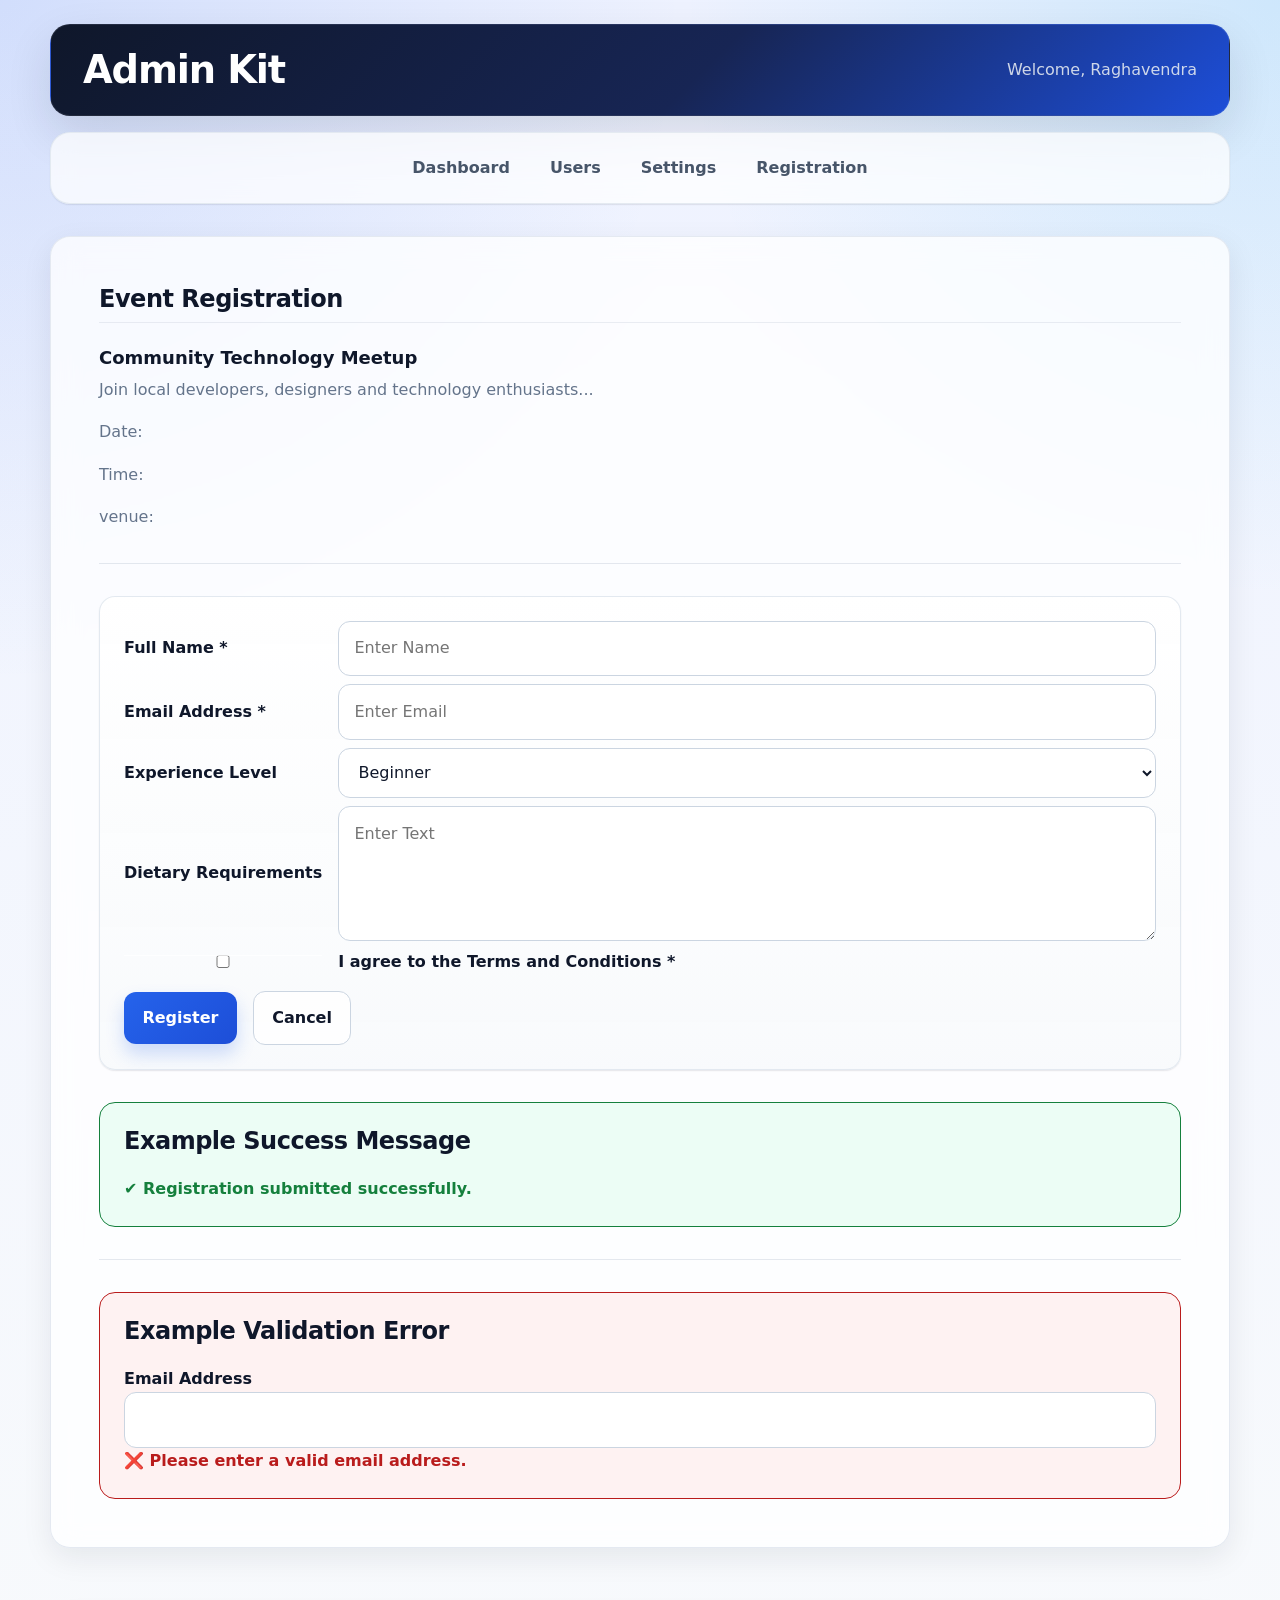
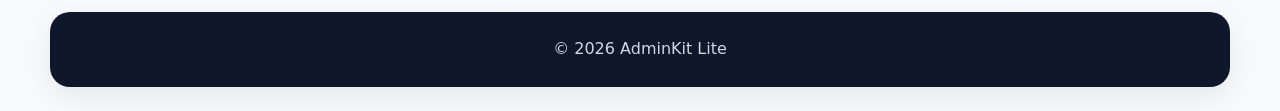
==== registration.html @ 4a014708 "My Simple Structured Project" ====
<!DOCTYPE html>
<html lang="en">
<!-- Regestration -->

<head>
    <meta charset="UTF-8">
    <meta name="viewport" content="width=device-width, initial-scale=1.0">
    <title>AdminKit Lite</title>
    <!-- StyleSheets -->
    <link rel="stylesheet" href="styles/tokens.css">
    <link rel="stylesheet" href="styles/base.css">
    <link rel="stylesheet" href="styles/layout.css">
    <link rel="stylesheet" href="styles/components.css">
    <link rel="stylesheet" href="styles/pages.css">
</head>

<body>
    <header class="site-header">
        <h1>Admin Kit</h1>
        <p>Welcome, Raghavendra</p>
    </header>

    <nav class="nav-links">
        <a href="index.html" class="link">Dashboard</a>
        <a href="users.html" class="link">Users</a>
        <a href="settings.html" class="link">Settings</a>
        <a href="registration.html" class="link">Registration</a>
    </nav>

    <main class="registration-page">
        <h2>Event Registration</h2>

        <section>
            <h3>Community Technology Meetup</h3>
            <p>Join local developers, designers and technology enthusiasts...</p>
            <p>Date:</p>
            <p>Time:</p>
            <p>venue:</p>
        </section>

        <hr>
        <section>
            <form action="#" method="post" aria-label="Community Event Registration">

                <label for="name">Full Name *</label>
                <input type="text" name="name" autocomplete="name" id="name" placeholder="Enter Name" required>

                <label for="email">Email Address *</label>
                <input type="email" id="email" name="email" autocomplete="email" placeholder="Enter Email" required>

                <label for="level">Experience Level</label>
                <select name="level" id="level">
                    <option value="beginner">Beginner</option>
                    <option value="intermediate">Intermediate</option>
                    <option value="experienced">Experienced</option>
                </select>

                <label for="requirements">Dietary Requirements</label>
                <textarea name="requirements" id="requirements" placeholder="Enter Text" rows="4"></textarea>

                <input type="checkbox" name="terms" id="terms" required>
                <label for="terms">I agree to the Terms and Conditions *</label>

                <div class="form-actions">
                    <button type="submit" class="register-btn">Register</button>
                    <a href="index.html">Cancel</a>
                </div>
            </form>
        </section>

        <section>
            <h2>Example Success Message</h2>
            <p>✔ Registration submitted successfully.</p>
        </section>

        <hr>

        <section>
            <h2>Example Validation Error</h2>
            <label for="email-add">Email Address</label>
            <input type="text" name="email-add" id="email-add">

            <p>❌ Please enter a valid email address.</p>
        </section>

    </main>

    <footer>
        © 2026 AdminKit Lite
    </footer>
</body>

</html>
---- styles/tokens.css ----
:root {
    color-scheme: light;

    /* Colors */
    --color-primary: #2563eb;
    --color-primary-dark: #1d4ed8;
    --color-primary-soft: #dbeafe;
    --color-secondary: #475569;

    --color-background: #eef2ff;
    --color-background-alt: #f8fafc;
    --color-surface: rgba(255, 255, 255, 0.9);
    --color-surface-strong: #ffffff;

    --color-text: #0f172a;
    --color-text-muted: #64748b;

    --color-border: #dbe4f0;
    --color-border-strong: #cbd5e1;

    --color-success: #15803d;
    --color-success-background: #ecfdf5;

    --color-error: #b91c1c;
    --color-error-background: #fef2f2;

    --color-header: #0f172a;
    --color-header-text: #ffffff;

    /* Spacing */
    --space-xs: 0.25rem;
    --space-sm: 0.5rem;
    --space-md: 1rem;
    --space-lg: 1.5rem;
    --space-xl: 2rem;
    --space-2xl: 3rem;
    --space-3xl: 4rem;

    /* Font sizes */
    --font-size-sm: 0.875rem;
    --font-size-md: 1rem;
    --font-size-lg: 1.125rem;
    --font-size-xl: 1.5rem;
    --font-size-2xl: 2rem;
    --font-size-3xl: 2.5rem;

    /* Border radius */
    --radius-sm: 0.375rem;
    --radius-md: 0.75rem;
    --radius-lg: 1rem;
    --radius-xl: 1.25rem;

    /* Shadows */
    --shadow-sm: 0 1px 2px rgb(15 23 42 / 0.06), 0 1px 1px rgb(15 23 42 / 0.04);
    --shadow-md: 0 10px 30px rgb(15 23 42 / 0.08);
    --shadow-lg: 0 18px 45px rgb(15 23 42 / 0.12);

    /* Layout */
    --content-width: 1180px;
    --page-shell: 1.25rem;

    /* Motion */
    --transition-fast: 140ms ease;
    --transition-base: 220ms ease;

    /* Typography */
    --font-family-sans: "Segoe UI", "Inter", system-ui, -apple-system, BlinkMacSystemFont, "Helvetica Neue", Arial, sans-serif;
}
---- styles/base.css ----
/* =========================
   Global Reset
   ========================= */

* {
    box-sizing: border-box;
}

html {
    font-size: 16px;
    scroll-behavior: smooth;
}

html {
    -webkit-text-size-adjust: 100%;
}

body {
    margin: 0;
    font-family: var(--font-family-sans);
    font-size: var(--font-size-md);
    line-height: 1.65;
    color: var(--color-text);
    background:
        radial-gradient(circle at top left, rgb(37 99 235 / 0.14), transparent 32%),
        radial-gradient(circle at top right, rgb(14 165 233 / 0.14), transparent 28%),
        linear-gradient(180deg, var(--color-background), var(--color-background-alt));
    min-height: 100vh;
    text-rendering: optimizeLegibility;
    -webkit-font-smoothing: antialiased;
}

/* =========================
   Typography
   ========================= */

h1,
h2,
h3,
p {
    margin-top: 0;
}

h1 {
    font-size: clamp(2rem, 3vw, var(--font-size-3xl));
    font-weight: 800;
    letter-spacing: -0.03em;
    line-height: 1.1;
}

h2 {
    font-size: clamp(1.4rem, 2vw, var(--font-size-xl));
    font-weight: 750;
    letter-spacing: -0.02em;
    line-height: 1.2;
}

h3 {
    font-size: var(--font-size-lg);
    font-weight: 700;
    line-height: 1.25;
}

p {
    color: var(--color-text-muted);
}

/* =========================
   Links
   ========================= */

a {
    color: var(--color-primary);
    text-decoration: none;
    transition: color var(--transition-fast), background-color var(--transition-fast), border-color var(--transition-fast);
}

a:hover {
    text-decoration: underline;
}

a:focus-visible {
    outline: 3px solid var(--color-primary);
    outline-offset: 2px;
}

/* =========================
   Forms
   ========================= */

label {
    font-weight: 600;
    color: var(--color-text);
}

input,
select,
textarea,
button {
    font: inherit;
}

input,
select,
textarea {
    width: 100%;
    padding: 0.85rem 0.95rem;
    border: 1px solid var(--color-border-strong);
    border-radius: var(--radius-md);
    background-color: var(--color-surface-strong);
    color: var(--color-text);
    box-shadow: inset 0 1px 0 rgb(255 255 255 / 0.75);
    transition: border-color var(--transition-fast), box-shadow var(--transition-fast), transform var(--transition-fast), background-color var(--transition-fast);
}

textarea {
    resize: vertical;
    min-height: 120px;
}

input:focus,
select:focus,
textarea:focus {
    outline: 3px solid rgb(37 99 235 / 0.2);
    border-color: var(--color-primary);
    box-shadow: 0 0 0 4px rgb(37 99 235 / 0.12);
}

button {
    border: 0;
    cursor: pointer;
    transition: transform var(--transition-fast), box-shadow var(--transition-fast), background-color var(--transition-fast), opacity var(--transition-fast);
}

button:focus-visible,
input[type="checkbox"]:focus-visible,
select:focus-visible,
textarea:focus-visible {
    outline: 3px solid var(--color-primary);
    outline-offset: 2px;
}

/* =========================
   Lists
   ========================= */

ul {
    padding-left: 1.1rem;
}

/* =========================
   Tables
   ========================= */

table {
    width: 100%;
    border-collapse: collapse;
    overflow: hidden;
    border-radius: var(--radius-lg);
    background: var(--color-surface-strong);
}

th,
td {
    padding: 0.95rem 1rem;
    text-align: left;
    border-bottom: 1px solid var(--color-border);
}

th {
    font-weight: 700;
    background: linear-gradient(180deg, #f8fafc, #eef2f7);
    color: var(--color-text);
}

tbody tr:hover {
    background-color: rgb(37 99 235 / 0.04);
}

/* =========================
   Horizontal Rule
   ========================= */

hr {
    border: 0;
    border-top: 1px solid rgb(148 163 184 / 0.24);
    margin: var(--space-xl) 0;
}

::selection {
    background: rgb(37 99 235 / 0.18);
    color: var(--color-text);
}
---- styles/layout.css ----
/* =========================
   Site Header
   ========================= */

.site-header {
    display: flex;
    justify-content: space-between;
    align-items: center;
    gap: var(--space-md);

    width: min(100% - 2rem, var(--content-width));
    margin: var(--space-lg) auto 0;
    padding: var(--space-lg) var(--space-xl);

    background: linear-gradient(135deg, #0f172a 0%, #172554 55%, #1d4ed8 100%);
    color: var(--color-header-text);
    border: 1px solid rgb(255 255 255 / 0.08);
    border-radius: var(--radius-xl);
    box-shadow: var(--shadow-lg);
}

.site-header h1 {
    margin-bottom: 0;
}

.site-header p {
    margin-bottom: 0;
    color: rgb(226 232 240 / 0.9);
}

/* =========================
   Navigation
   ========================= */

.nav-links {
    display: flex;
    justify-content: center;
    flex-wrap: wrap;
    gap: var(--space-sm);

    width: min(100% - 2rem, var(--content-width));
    margin: var(--space-md) auto 0;
    padding: 0.65rem;

    background: rgb(255 255 255 / 0.72);
    border: 1px solid rgb(226 232 240 / 0.9);
    border-radius: var(--radius-xl);
    box-shadow: var(--shadow-sm);
    backdrop-filter: blur(12px);
}

.nav-links .link {
    padding: 0.7rem 1rem;
    border-radius: var(--radius-lg);
    font-weight: 600;
    color: var(--color-secondary);
}

.nav-links .link:hover {
    background-color: var(--color-primary-soft);
    color: var(--color-primary-dark);
    text-decoration: none;
}

.nav-links .link:focus-visible {
    background-color: var(--color-primary-soft);
}

/* =========================
   Main
   ========================= */

main {
    width: min(100% - 2rem, var(--content-width));
    margin: var(--space-xl) auto var(--space-3xl);
    padding: var(--space-2xl);
    border: 1px solid rgb(226 232 240 / 0.92);
    border-radius: var(--radius-xl);
    background: rgb(255 255 255 / 0.76);
    box-shadow: var(--shadow-md);
    backdrop-filter: blur(14px);
}

/* =========================
   Footer
   ========================= */

footer {
    width: min(100% - 2rem, var(--content-width));
    margin: 0 auto var(--space-lg);
    padding: var(--space-lg);
    text-align: center;
    background: var(--color-header);
    color: rgb(226 232 240 / 0.92);
    border-radius: var(--radius-xl);
    box-shadow: var(--shadow-md);
}

/* =========================
   Mobile Layout
   ========================= */

@media (max-width: 768px) {
    .site-header {
        flex-direction: column;
        align-items: flex-start;
    }

    .nav-links {
        justify-content: flex-start;
    }

    main {
        width: min(100% - 1rem, var(--content-width));
        margin-top: var(--space-lg);
        padding: var(--space-lg);
    }

    .site-header,
    .nav-links,
    footer {
        width: min(100% - 1rem, var(--content-width));
    }
}

/* =========================
   Small Mobile Screens
   ========================= */

@media (max-width: 480px) {
    .site-header {
        padding: var(--space-md);
    }

    .nav-links {
        flex-direction: column;
        align-items: stretch;
        padding: var(--space-sm);
    }

    .nav-links .link {
        text-align: center;
    }

    main {
        width: min(100% - 1rem, var(--content-width));
        padding: var(--space-md);
    }
}
---- styles/components.css ----
/* =========================
   Cards
   ========================= */

.cards {
    display: grid;
    grid-template-columns: repeat(3, 1fr);
    gap: var(--space-lg);
    margin-top: var(--space-lg);
}

.card {
    padding: var(--space-lg);
    background:
        linear-gradient(180deg, rgb(255 255 255 / 0.96), rgb(248 250 252 / 0.96));
    border: 1px solid rgb(226 232 240 / 0.95);
    border-radius: var(--radius-lg);
    box-shadow: var(--shadow-sm);
    position: relative;
    overflow: hidden;
}

.card::before {
    content: "";
    position: absolute;
    inset: 0 auto auto 0;
    width: 100%;
    height: 4px;
    background: linear-gradient(90deg, var(--color-primary), #22c55e);
}

.card h3 {
    margin-bottom: var(--space-sm);
}

.card p {
    margin-bottom: 0;
    font-size: clamp(1.75rem, 2.2vw, var(--font-size-2xl));
    font-weight: 700;
    color: var(--color-primary);
}

/* =========================
   Sections
   ========================= */

.activity,
.status,
.user-search,
.user-table,
.settings-intro {
    padding: var(--space-lg);
    background: linear-gradient(180deg, rgb(255 255 255 / 0.98), rgb(248 250 252 / 0.95));
    border: 1px solid rgb(226 232 240 / 0.95);
    border-radius: var(--radius-lg);
    box-shadow: var(--shadow-sm);
}

/* =========================
   Forms
   ========================= */

form {
    display: flex;
    flex-direction: column;
    gap: var(--space-md);
}

fieldset {
    display: flex;
    flex-direction: column;
    gap: var(--space-sm);

    margin: 0;
    padding: var(--space-lg);

    border: 1px solid rgb(226 232 240 / 0.95);
    border-radius: var(--radius-lg);
    background: linear-gradient(180deg, rgb(255 255 255 / 0.98), rgb(248 250 252 / 0.96));
    box-shadow: var(--shadow-sm);
}

legend {
    padding: 0 var(--space-sm);
    font-weight: 700;
    color: var(--color-text);
}

/* =========================
   Buttons
   ========================= */

button {
    padding: 0.8rem 1.15rem;
    border-radius: var(--radius-md);
    background: linear-gradient(135deg, var(--color-primary), var(--color-primary-dark));
    color: #ffffff;
    font-weight: 600;
    box-shadow: 0 10px 18px rgb(37 99 235 / 0.22);
}

button:hover {
    transform: translateY(-1px);
    box-shadow: 0 14px 20px rgb(37 99 235 / 0.26);
}

button:active {
    transform: translateY(0);
}

/* =========================
   Form Actions
   ========================= */

.form-actions {
    display: flex;
    align-items: center;
    gap: var(--space-md);
    margin-top: var(--space-sm);
}

/* =========================
   Checkbox Groups
   ========================= */

input[type="checkbox"] {
    width: auto;
    margin: 0;
    align-self: center;
}

/* =========================
   Tables
   ========================= */

.user-table {
    overflow-x: auto;
}

.user-table table {
    min-width: 700px;
}

.user-table caption {
    margin-bottom: var(--space-sm);
    text-align: left;
    font-weight: 600;
    color: var(--color-secondary);
}

/* =========================
   Success Message
   ========================= */

.success-message {
    padding: var(--space-md);
    border: 1px solid rgb(21 128 61 / 0.3);
    border-radius: var(--radius-md);
    background: var(--color-success-background);
    color: var(--color-success);
}

/* =========================
   Error Message
   ========================= */

.error-message {
    padding: var(--space-md);
    border: 1px solid rgb(185 28 28 / 0.3);
    border-radius: var(--radius-md);
    background: var(--color-error-background);
    color: var(--color-error);
}

/* =========================
   Responsive Components
   ========================= */

@media (max-width: 768px) {
    .cards {
        grid-template-columns: 1fr;
    }

    .form-actions {
        flex-direction: column;
        align-items: stretch;
    }

    .form-actions button,
    .form-actions a {
        text-align: center;
    }
}

.form-actions a {
    display: inline-flex;
    align-items: center;
    justify-content: center;
    padding: 0.8rem 1.15rem;
    border-radius: var(--radius-md);
    border: 1px solid var(--color-border-strong);
    background: rgb(255 255 255 / 0.9);
    color: var(--color-text);
    font-weight: 600;
    text-decoration: none;
}

.form-actions a:hover {
    background: var(--color-primary-soft);
    color: var(--color-primary-dark);
    text-decoration: none;
}
---- styles/pages.css ----
/* ==================================================
   DASHBOARD PAGE
   ================================================== */

.dashboard-overview {
    margin-bottom: var(--space-lg);
}

.dashboard-overview p {
    margin-bottom: 0;
}

.activity {
    margin-top: var(--space-xl);
}

.activity ul,
.status ul {
    margin-bottom: 0;
}

.status {
    margin-top: var(--space-lg);
}

.dashboard-page .dashboard-overview,
.users-page .users-intro,
.settings-page .settings-intro,
.registration-page > h2 {
    padding-bottom: var(--space-sm);
    border-bottom: 1px solid rgb(148 163 184 / 0.18);
    margin-bottom: var(--space-lg);
}

/* ==================================================
   USERS PAGE
   ================================================== */

.users-intro {
    margin-bottom: var(--space-lg);
}

.users-intro p {
    margin-bottom: 0;
}

.user-search {
    margin-bottom: var(--space-lg);
}

.user-search form {
    display: grid;
    grid-template-columns: 1fr auto;
    align-items: end;
    gap: var(--space-md);
}

.user-search form label {
    grid-column: 1 / -1;
}

/* ==================================================
   SETTINGS PAGE
   ================================================== */

.settings-intro {
    margin-bottom: var(--space-lg);
}

.settings-intro p {
    margin-bottom: 0;
}

/* Profile */

.profile {
    margin-bottom: var(--space-lg);
}

.profile,
.notifications,
.security {
    display: grid;
    grid-template-columns: auto 1fr;
    align-items: center;
    column-gap: var(--space-md);
    row-gap: var(--space-sm);
}

.profile > legend,
.notifications > legend,
.security > legend {
    grid-column: 1 / -1;
}

/* Notifications */

.notifications {
    margin-bottom: var(--space-lg);
}

/* Security */

.security {
    margin-bottom: var(--space-lg);
}

/* Make checkbox controls visually grouped */

.notifications input[type="checkbox"],
.security input[type="checkbox"] {
    align-self: center;
}

.notifications input[type="checkbox"] + label,
.security input[type="checkbox"] + label {
    margin-bottom: 0;
}

/* ==================================================
   REGISTRATION PAGE
   ================================================== */

.registration-page > section:first-of-type {
    margin-bottom: var(--space-lg);
}

.registration-page > section:first-of-type h3 {
    margin-bottom: var(--space-sm);
}

.registration-page > section:nth-of-type(2) {
    padding: var(--space-lg);
    background: linear-gradient(180deg, rgb(255 255 255 / 0.98), rgb(248 250 252 / 0.96));
    border: 1px solid rgb(226 232 240 / 0.95);
    border-radius: var(--radius-lg);
    box-shadow: var(--shadow-sm);
}

/* Registration form */

.registration-page form {
    display: grid;
    grid-template-columns: auto 1fr;
    align-items: center;
    column-gap: var(--space-md);
    row-gap: var(--space-sm);
}

.registration-page form > * {
    min-width: 0;
}

.registration-page form > .form-actions,
.registration-page form > hr {
    grid-column: 1 / -1;
}

/* Registration checkbox */

.registration-page input[type="checkbox"] {
    width: auto;
    margin: 0;
    align-self: center;
}

.registration-page input[type="checkbox"] + label {
    margin-bottom: 0;
}

/* Success message section */

.registration-page > section:nth-of-type(3) {
    padding: var(--space-lg);
    margin-top: var(--space-xl);
    border: 1px solid var(--color-success);
    border-radius: var(--radius-lg);
    background-color: var(--color-success-background);
}

.registration-page > section:nth-of-type(3) p {
    margin-bottom: 0;
    color: var(--color-success);
    font-weight: 600;
}

/* Validation error section */

.registration-page > section:nth-of-type(4) {
    padding: var(--space-lg);
    border: 1px solid var(--color-error);
    border-radius: var(--radius-lg);
    background-color: var(--color-error-background);
}

.registration-page > section:nth-of-type(4) p {
    margin-bottom: 0;
    color: var(--color-error);
    font-weight: 600;
}

/* ==================================================
   RESPONSIVE PAGE STYLES
   ================================================== */

@media (max-width: 768px) {
    .user-search form {
        grid-template-columns: 1fr;
    }
}

@media (max-width: 480px) {
    .card {
        padding: var(--space-md);
    }

    .activity,
    .status,
    .user-search,
    .user-table,
    .settings-intro,
    .registration-page > section:nth-of-type(2),
    .registration-page > section:nth-of-type(3),
    .registration-page > section:nth-of-type(4) {
        padding: var(--space-md);
    }
}
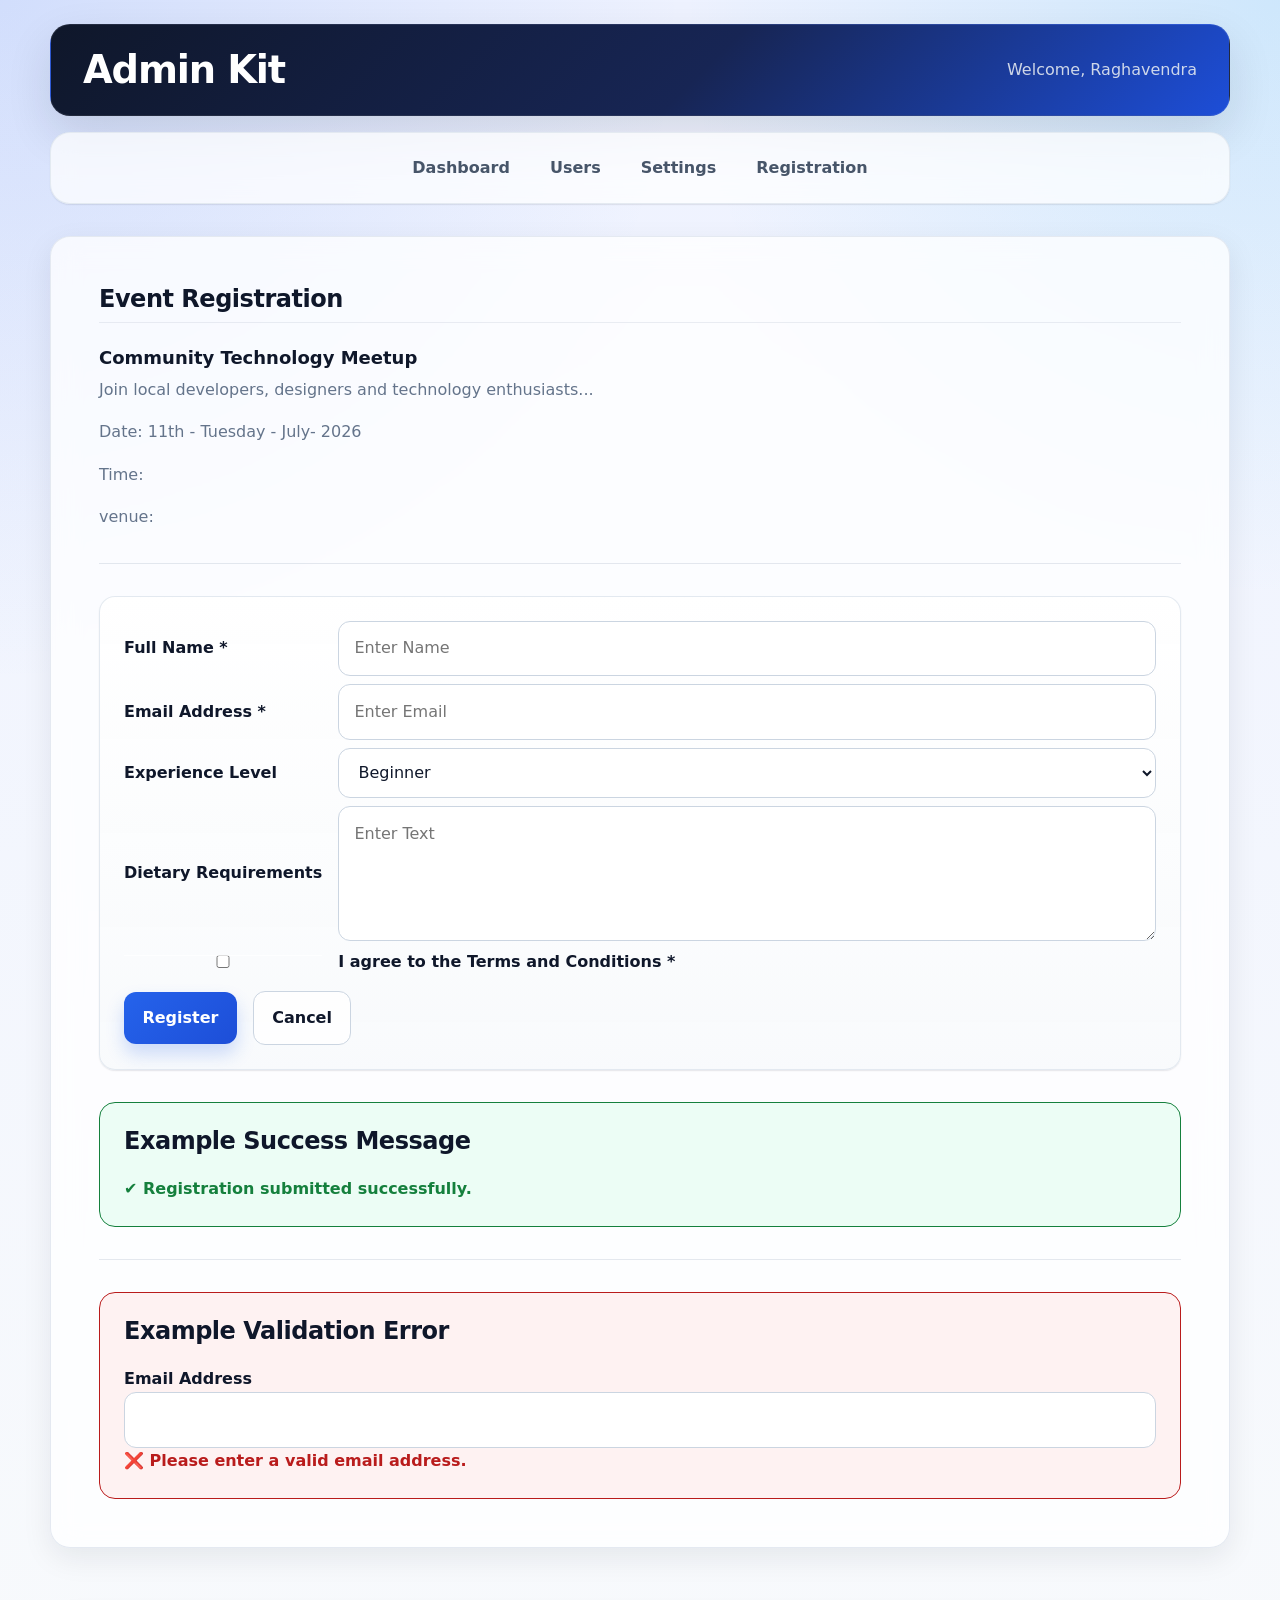
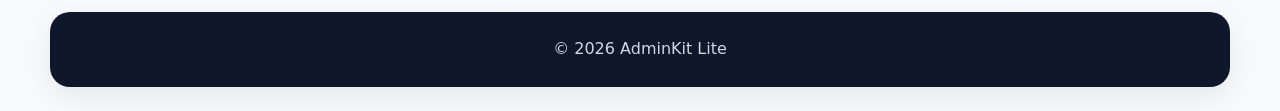
==== commit a2cb7794: "updated Date" ====
--- a/registration.html
+++ b/registration.html
@@ -33,7 +33,7 @@
         <section>
             <h3>Community Technology Meetup</h3>
             <p>Join local developers, designers and technology enthusiasts...</p>
-            <p>Date:</p>
+            <p>Date: 11th - Tuesday - July- 2026</p>
             <p>Time:</p>
             <p>venue:</p>
         </section>
@@ -90,4 +90,4 @@
     </footer>
 </body>
 
-</html>
+</html>
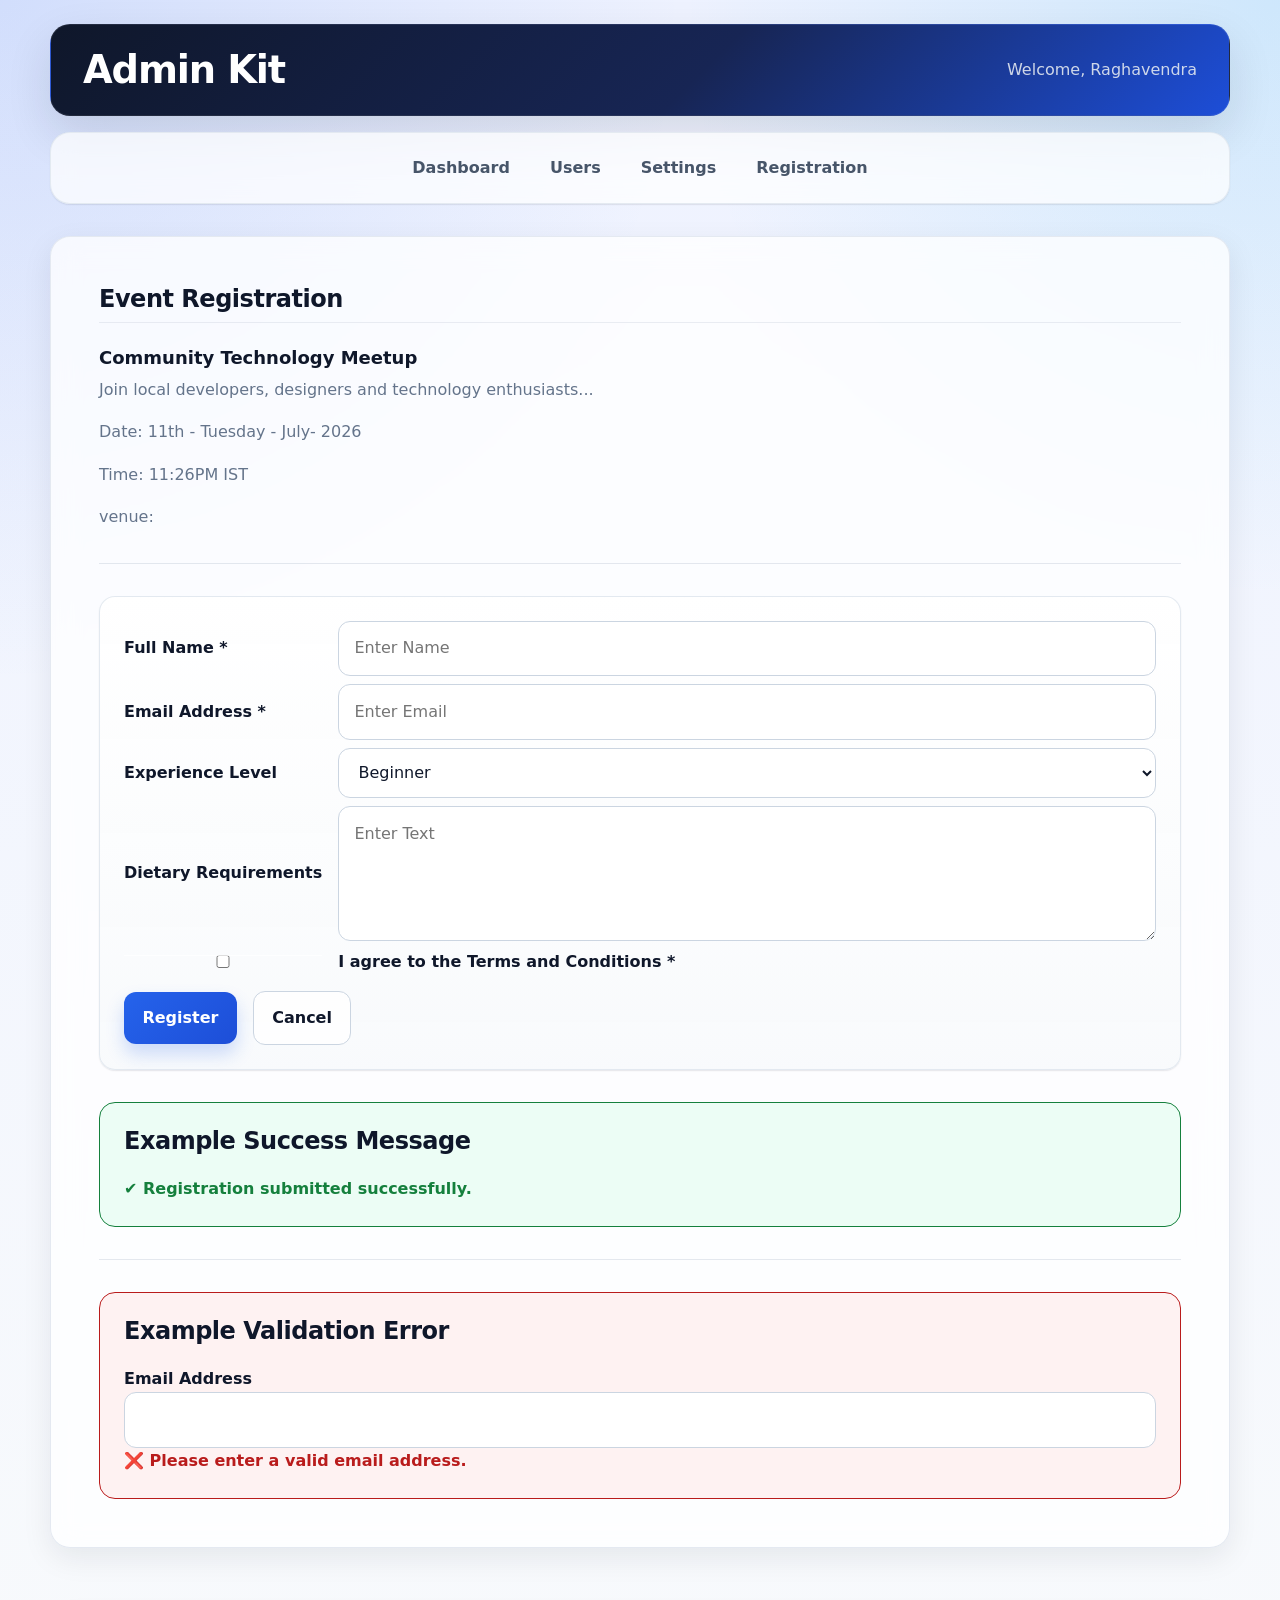
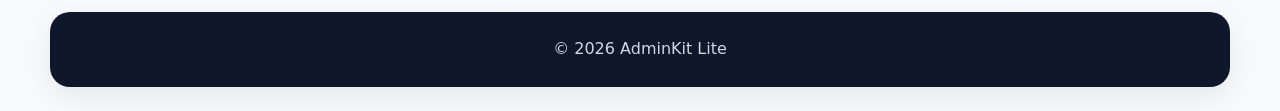
==== commit 958b1831: "updated Time" ====
--- a/registration.html
+++ b/registration.html
@@ -34,7 +34,7 @@
             <h3>Community Technology Meetup</h3>
             <p>Join local developers, designers and technology enthusiasts...</p>
             <p>Date: 11th - Tuesday - July- 2026</p>
-            <p>Time:</p>
+            <p>Time: 11:26PM IST</p>
             <p>venue:</p>
         </section>
 
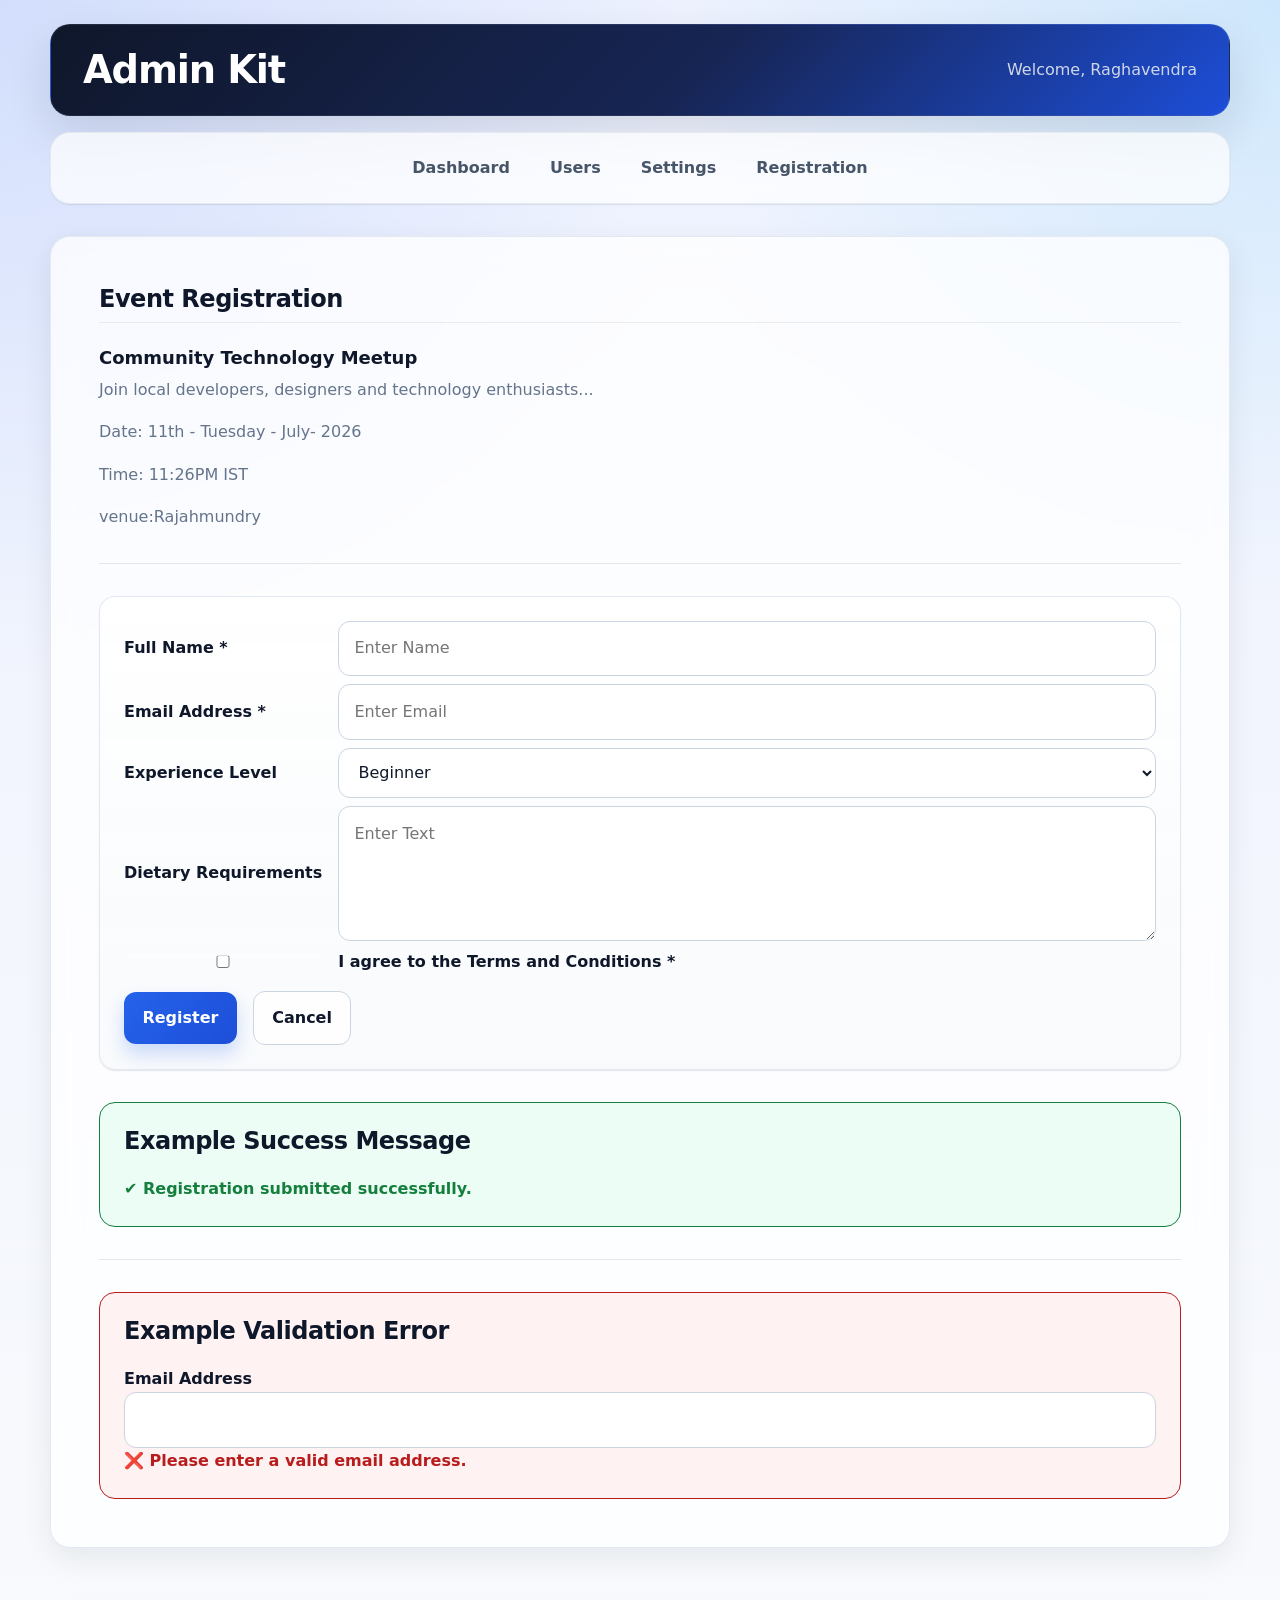
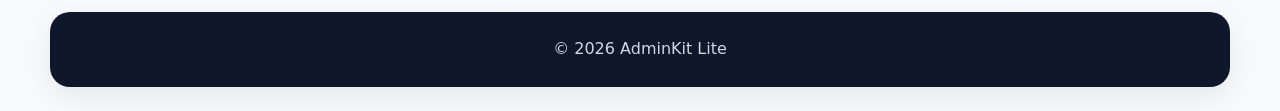
==== commit 00de5e7d: "updated venue" ====
--- a/registration.html
+++ b/registration.html
@@ -35,7 +35,7 @@
             <p>Join local developers, designers and technology enthusiasts...</p>
             <p>Date: 11th - Tuesday - July- 2026</p>
             <p>Time: 11:26PM IST</p>
-            <p>venue:</p>
+            <p>venue:Rajahmundry</p>
         </section>
 
         <hr>
